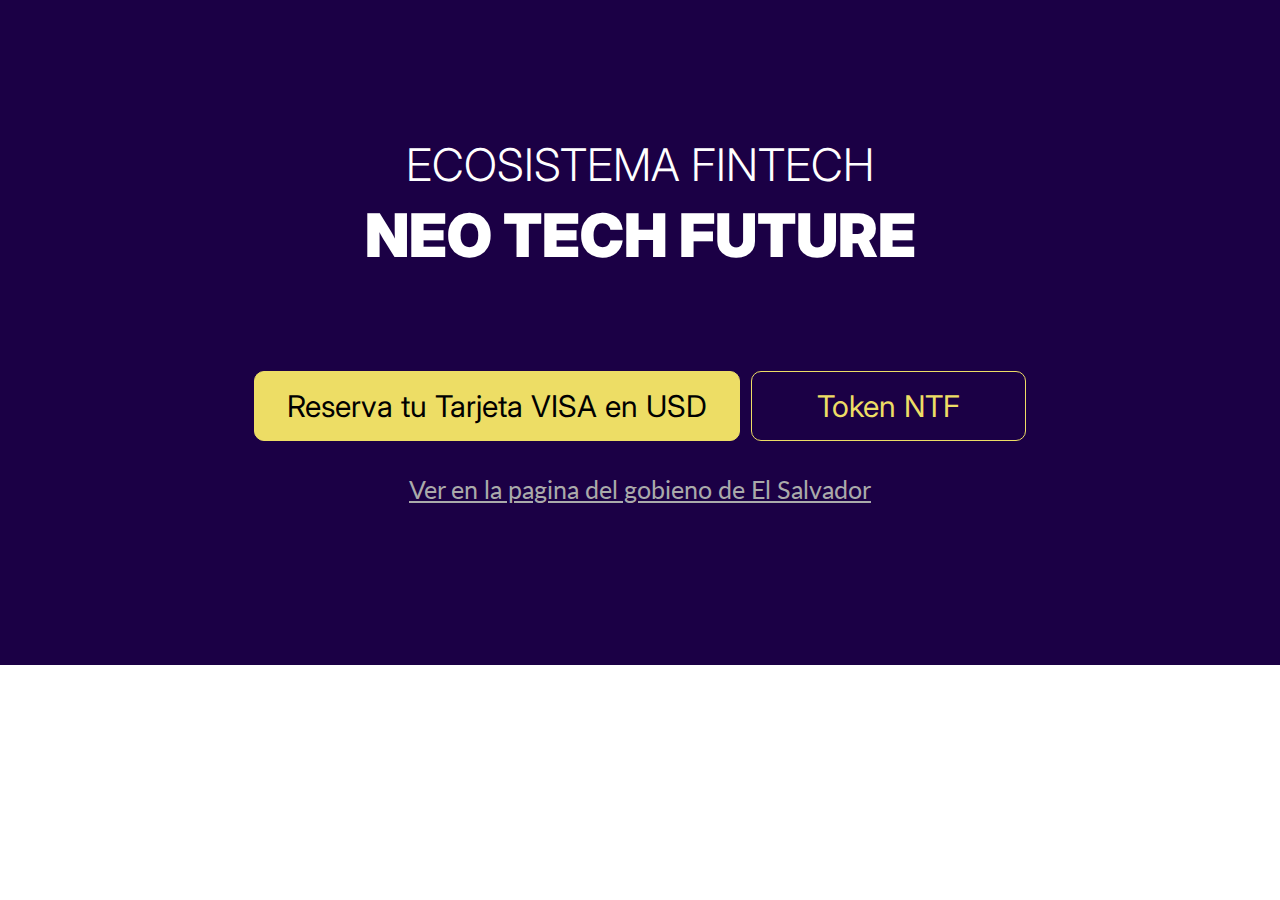
==== asd.html @ 22686eb9 "asdasd" ====
<!DOCTYPE html>
<html lang="en">

<head>
  <meta charset="UTF-8" />
  <meta http-equiv="X-UA-Compatible" content="IE=edge" />
  <meta name="viewport" content="width=device-width, initial-scale=1.0" />
  <link rel="preconnect" href="https://fonts.googleapis.com" />
  <link rel="preconnect" href="https://fonts.gstatic.com" crossorigin />
  <link href="https://fonts.googleapis.com/css2?family=Inter:wght@300;400;500;600;700;800;900&family=Lato&display=swap"
    rel="stylesheet" />
  <link rel="stylesheet" href="css/main.css" />
  <title>Home</title>
</head>

<body>
  <!-- info start
    =========================================== -->
  <section class="info">
    <div class="auto__container">
      <div class="info__inner">
        <h2>
          ECOSISTEMA FINTECH
          <br>
          <strong>
            NEO TECH FUTURE
          </strong>
        </h2>
        <div class="button__row">
          <a href="#" class="button primary">
            Reserva tu Tarjeta VISA en USD
          </a>
          <a href="#" class="button secondary">
            Token NTF
          </a>
        </div>
        <a href="#">
          Ver en la pagina del gobieno de El Salvador
        </a>
      </div>
    </div>
  </section>
  <!-- info end
    =========================================== -->
  <!-- footer start
    =========================================== -->
  <footer class="footer" style="display: none;">
    <div class="auto__container">
      <div class="footer__inner">
        <a href="#" class="footer__inner-logo">
          <img src="./images/logo.png" alt="">
        </a>
        <div class="footer__inner-social">
          <a href="#" class="footerSocial">
            <img src="./images/social/telegram.png" alt="">
          </a>
          <a href="#" class="footerSocial">
            <img src="./images/social/twitter.png" alt="">
          </a>
          <a href="#" class="footerSocial">
            <img src="./images/social/tikTok.png" alt="">
          </a>
          <a href="#" class="footerSocial">
            <img src="./images/social/linkedIn.png" alt="">
          </a>
          <a href="#" class="footerSocial">
            <img src="./images/social/facebook.png" alt="">
          </a>
          <a href="#" class="footerSocial">
            <img src="./images/social/youTube.png" alt="">
          </a>
        </div>
        <div class="footer__inner-links">
          <div class="footerLinks">
            <h6>
              Compañía
            </h6>
            <a href="#">
              Invierte en la marca
            </a>
            <a href="#">
              Acerca del Token NTF
            </a>
            <a href="#">
              Términos y Condiciones de Uso
            </a>
            <a href="#">
              Persona Jurídica
            </a>
            <a href="#">
              Licencia Bancaria
            </a>
          </div>
          <div class="footerLinks">
            <h6>
              Redes Sociales
            </h6>
            <a href="#">
              Twitter
            </a>
            <a href="#">
              Instagram
            </a>
            <a href="#">
              TikTok
            </a>
            <a href="#">
              LinkedIn
            </a>
          </div>
          <div class="footerLinks">
            <h6>
              Correos Electronico
            </h6>
            <a href="#">
              Info@NeoTechFuture.com
            </a>
            <a href="#">
              Empresas@NeoTechFuture.com
            </a>
            <a href="#">
              Legal@NeoTechFuture.com
            </a>
            <a href="#">
              Token@NeoTechFuture.com
            </a>
          </div>
          <div class="footerLinks">
            <h6>
              Descarga nuestra App
            </h6>
            <a href="#">
              Proximamente
            </a>
          </div>
        </div>
        <a href="#" class="footerLogo">
          <img src="./images/footerLogo.png" alt="">
        </a>
        <div class="footer__inner-copy">
          <p>
            Entidad constituida bajo las leyes de El Salvador. Cualquier duda o reclamo favor de comunicarse con la
            Superintendencia del Sistema Financiero a WWW.SSF.GOB.SV
            <br>
            <br>
            Toda la información y contenidos que se muestran en las páginas web y redes sociales controladas por NEO
            TECH FUTURE, SOCIEDAD ANÓNIMA DE CAPITAL VARIABLE (en adelante, “LA EMPRESA”) se difunden con carácter
            informativo y orientativo. Bajo ninguna interpretación o concepto debe considerarse como un consejo o
            recomendación de inversión. Los activos digitales pueden tener un precio altamente volátil. En ningún caso
            LA EMPRESA realiza ningún tipo de manifestación o garantía respecto de la posibilidad o conveniencia de
            utilizarlos como inversión.
          </p>
        </div>
      </div>
    </div>
  </footer>
  <!-- footer end
    =========================================== -->
  </main>

  <!-- Sprites
    =========================================== -->
  <!-- <svg>
      <use xlink:href="#voice"></use>
    </svg> -->
  <svg style="display: none">
    <symbol id="voice" viewBox="0 0 27 25">
      <g>
        <path fill-rule="evenodd" clip-rule="evenodd"
          d="M13.2389 0.42627C13.5054 0.42627 13.761 0.532135 13.9495 0.720575C14.1379 0.909016 14.2438 1.1646 14.2438 1.43109V23.5372C14.2438 23.8037 14.1379 24.0592 13.9495 24.2477C13.761 24.4361 13.5054 24.542 13.2389 24.542C12.9725 24.542 12.7169 24.4361 12.5284 24.2477C12.34 24.0592 12.2341 23.8037 12.2341 23.5372V1.43109C12.2341 1.1646 12.34 0.909016 12.5284 0.720575C12.7169 0.532135 12.9725 0.42627 13.2389 0.42627ZM9.21966 4.44555C9.48616 4.44555 9.74174 4.55142 9.93018 4.73986C10.1186 4.9283 10.2245 5.18388 10.2245 5.45038V19.5179C10.2245 19.7844 10.1186 20.04 9.93018 20.2284C9.74174 20.4168 9.48616 20.5227 9.21966 20.5227C8.95317 20.5227 8.69759 20.4168 8.50915 20.2284C8.3207 20.04 8.21484 19.7844 8.21484 19.5179V5.45038C8.21484 5.18388 8.3207 4.9283 8.50915 4.73986C8.69759 4.55142 8.95317 4.44555 9.21966 4.44555ZM17.2582 4.44555C17.5247 4.44555 17.7803 4.55142 17.9687 4.73986C18.1572 4.9283 18.2631 5.18388 18.2631 5.45038V19.5179C18.2631 19.7844 18.1572 20.04 17.9687 20.2284C17.7803 20.4168 17.5247 20.5227 17.2582 20.5227C16.9917 20.5227 16.7362 20.4168 16.5477 20.2284C16.3593 20.04 16.2534 19.7844 16.2534 19.5179V5.45038C16.2534 5.18388 16.3593 4.9283 16.5477 4.73986C16.7362 4.55142 16.9917 4.44555 17.2582 4.44555ZM5.20038 7.46002C5.46687 7.46002 5.72245 7.56588 5.91089 7.75432C6.09933 7.94276 6.2052 8.19834 6.2052 8.46484V16.5034C6.2052 16.7699 6.09933 17.0255 5.91089 17.2139C5.72245 17.4024 5.46687 17.5082 5.20038 17.5082C4.93388 17.5082 4.6783 17.4024 4.48986 17.2139C4.30142 17.0255 4.19555 16.7699 4.19555 16.5034V8.46484C4.19555 8.19834 4.30142 7.94276 4.48986 7.75432C4.6783 7.56588 4.93388 7.46002 5.20038 7.46002ZM21.2775 7.46002C21.544 7.46002 21.7996 7.56588 21.988 7.75432C22.1765 7.94276 22.2823 8.19834 22.2823 8.46484V16.5034C22.2823 16.7699 22.1765 17.0255 21.988 17.2139C21.7996 17.4024 21.544 17.5082 21.2775 17.5082C21.011 17.5082 20.7554 17.4024 20.567 17.2139C20.3786 17.0255 20.2727 16.7699 20.2727 16.5034V8.46484C20.2727 8.19834 20.3786 7.94276 20.567 7.75432C20.7554 7.56588 21.011 7.46002 21.2775 7.46002ZM1.18109 9.46966C1.44759 9.46966 1.70317 9.57553 1.89161 9.76397C2.08005 9.95241 2.18591 10.208 2.18591 10.4745V14.4938C2.18591 14.7603 2.08005 15.0158 1.89161 15.2043C1.70317 15.3927 1.44759 15.4986 1.18109 15.4986C0.914596 15.4986 0.659016 15.3927 0.470575 15.2043C0.282135 15.0158 0.17627 14.7603 0.17627 14.4938V10.4745C0.17627 10.208 0.282135 9.95241 0.470575 9.76397C0.659016 9.57553 0.914596 9.46966 1.18109 9.46966ZM25.2968 9.46966C25.5633 9.46966 25.8189 9.57553 26.0073 9.76397C26.1958 9.95241 26.3016 10.208 26.3016 10.4745V14.4938C26.3016 14.7603 26.1958 15.0158 26.0073 15.2043C25.8189 15.3927 25.5633 15.4986 25.2968 15.4986C25.0303 15.4986 24.7747 15.3927 24.5863 15.2043C24.3978 15.0158 24.292 14.7603 24.292 14.4938V10.4745C24.292 10.208 24.3978 9.95241 24.5863 9.76397C24.7747 9.57553 25.0303 9.46966 25.2968 9.46966Z" />
      </g>
    </symbol>
  </svg>
  <!-- js
    =========================================== -->
  <script src="./js/main.js"></script>
</body>

</html>
---- css/main.css ----
html, body {
  scroll-behavior: smooth;
}

*,
*::before,
*::after {
  margin: 0;
  padding: 0;
  border: none;
  outline: none;
  -webkit-box-sizing: border-box;
          box-sizing: border-box;
}

button {
  outline: none;
}

button:focus {
  outline: none;
}

input::-webkit-outer-spin-button,
input::-webkit-inner-spin-button {
  -webkit-appearance: none;
  margin: 0;
}

/* width */
::-webkit-scrollbar {
  width: 8px;
}

/* Track */
::-webkit-scrollbar-track {
  background: #fff;
}

/* Handle */
::-webkit-scrollbar-thumb {
  background: rgba(0, 0, 0, 0.2);
  border-radius: 10px;
}

/* Handle on hover */
::-webkit-scrollbar-thumb:hover {
  background: rgba(0, 0, 0, 0.3);
}

/*** 
====================================================================
Global Settings
====================================================================
   ***/
body {
  font-family: "Inter", sans-serif;
  font-size: 21px;
  color: #000;
  line-height: 27px;
  font-weight: 400;
  background: #fff;
}

a {
  text-decoration: none;
  opacity: 1;
  color: #fff;
  -webkit-transition: 0.3s ease;
  transition: 0.3s ease;
  cursor: pointer;
}
a:hover {
  opacity: 0.88;
}

ul li {
  list-style: none;
}

.auto__container {
  position: relative;
  max-width: 1260px;
  margin: 0 auto;
  padding: 0 40px;
}

h1 {
  font-weight: 500;
  font-size: 45px;
  line-height: 70px;
}
h1 strong {
  font-weight: 700;
  font-size: 50px;
}

h2 {
  font-weight: 300;
  font-size: 45px;
  line-height: 70px;
}
h2 strong {
  font-weight: 900;
  font-size: 60px;
}

h3 {
  font-weight: 500;
  font-size: 48px;
  line-height: 57px;
}
h3.sm {
  font-size: 45px;
}

h4 {
  font-weight: 300;
  font-size: 35px;
  line-height: 35px;
}

main {
  overflow: hidden;
  margin-top: 88px;
}

.button {
  display: -webkit-box;
  display: -ms-flexbox;
  display: flex;
  -webkit-box-pack: center;
      -ms-flex-pack: center;
          justify-content: center;
  -webkit-box-align: center;
      -ms-flex-align: center;
          align-items: center;
  border-radius: 10px;
  font-size: 15px;
  line-height: 18px;
  font-weight: 400;
}
.button.primary {
  padding: 9px 25px;
  background-color: #ECECEC;
  color: #333;
  border: 1px solid #ECECEC;
}
.button.secondary {
  padding: 9px 28px;
  background-color: transparent;
  color: #fff;
  border: 1px solid #fff;
}

.header {
  position: absolute;
  top: 0;
  left: 0;
  width: 100%;
  z-index: 10;
  background-color: #333;
}
.header .auto__container {
  max-width: 1140px;
}
.header.sticky {
  position: fixed;
  top: 0;
  left: 0;
  width: 100%;
  -webkit-animation-name: sticky;
          animation-name: sticky;
  -webkit-animation-duration: 0.4s;
          animation-duration: 0.4s;
}
.header__inner {
  padding: 2px 0;
  display: -webkit-box;
  display: -ms-flexbox;
  display: flex;
  -webkit-box-pack: justify;
      -ms-flex-pack: justify;
          justify-content: space-between;
  -webkit-box-align: center;
      -ms-flex-align: center;
          align-items: center;
}
.header__inner-logo {
  display: -webkit-box;
  display: -ms-flexbox;
  display: flex;
  -webkit-box-pack: center;
      -ms-flex-pack: center;
          justify-content: center;
  -webkit-box-align: center;
      -ms-flex-align: center;
          align-items: center;
  width: 100px;
}
.header__inner-logo img {
  width: 100%;
}
.header__inner-buttons {
  display: -webkit-box;
  display: -ms-flexbox;
  display: flex;
  -webkit-box-align: center;
      -ms-flex-align: center;
          align-items: center;
}
.header__inner-buttons .button {
  margin-right: 16px;
}
.header__inner-buttons .button:last-of-type {
  margin-right: 36px;
}

@-webkit-keyframes sticky {
  0% {
    top: -60px;
    opacity: 0;
  }
  100% {
    top: 0;
    opacity: 1;
  }
}

@keyframes sticky {
  0% {
    top: -60px;
    opacity: 0;
  }
  100% {
    top: 0;
    opacity: 1;
  }
}
.nav {
  position: fixed;
  top: 88px;
  left: 0;
  width: 100%;
  height: calc(100% - 88px);
  z-index: 9;
  background: rgba(0, 0, 0, 0.2);
  -webkit-transform: translateX(100%);
          transform: translateX(100%);
  -webkit-transition: all 0.2s ease-in-out 0s;
  transition: all 0.2s ease-in-out 0s;
  -moz-transition: all 0.2s ease-in-out 0s;
}
.nav.active {
  transform: translate(0, 0);
  -moz-ransform: translate(0, 0);
  -o-transform: translate(0, 0);
  -ms-transform: translate(0, 0);
  -webkit-transform: translate(0, 0);
}
.nav__inner {
  display: -webkit-box;
  display: -ms-flexbox;
  display: flex;
  -webkit-box-orient: vertical;
  -webkit-box-direction: normal;
      -ms-flex-direction: column;
          flex-direction: column;
  position: absolute;
  -webkit-box-pack: unset;
      -ms-flex-pack: unset;
          justify-content: unset;
  -webkit-box-align: center;
      -ms-flex-align: center;
          align-items: center;
  -webkit-box-sizing: border-box;
          box-sizing: border-box;
  top: 0;
  right: 0;
  width: 320px;
  z-index: 1;
  padding: 50px 20px 20px 20px;
  height: 100%;
  overflow-y: auto;
  background: #333;
}
.nav__inner li {
  display: -webkit-box;
  display: -ms-flexbox;
  display: flex;
  -webkit-box-pack: center;
      -ms-flex-pack: center;
          justify-content: center;
  -webkit-box-align: center;
      -ms-flex-align: center;
          align-items: center;
  margin-bottom: 5px;
}
.nav__inner li a {
  padding: 10px 15px;
}

.burger {
  display: block;
  cursor: pointer;
  -webkit-transition: all 0.2s ease-in-out 0s;
  transition: all 0.2s ease-in-out 0s;
  -moz-transition: all 0.2s ease-in-out 0s;
  position: relative;
  width: 22px;
  height: 22px;
}
.burger:hover {
  opacity: 0.8;
}
.burger::before {
  top: 20%;
  width: 100%;
  height: 2px;
  background-color: #fff;
  -webkit-transition: all 0.3s ease;
  transition: all 0.3s ease;
  content: "";
  position: absolute;
  left: 50%;
  transform: translateX(-50%);
  -moz-ransform: translateX(-50%);
  -o-transform: translateX(-50%);
  -ms-transform: translateX(-50%);
  -webkit-transform: translateX(-50%);
}
.burger span {
  top: 50%;
  width: 100%;
  height: 2px;
  background-color: #fff;
  -webkit-transition: all 0.3s ease;
  transition: all 0.3s ease;
  position: absolute;
  left: 50%;
  transform: translate(-50%, -50%);
  -moz-ransform: translate(-50%, -50%);
  -o-transform: translate(-50%, -50%);
  -ms-transform: translate(-50%, -50%);
  -webkit-transform: translate(-50%, -50%);
  -webkit-transition: all 0.2s ease-in-out 0s;
  transition: all 0.2s ease-in-out 0s;
  -moz-transition: all 0.2s ease-in-out 0s;
}
.burger::after {
  bottom: 20%;
  width: 100%;
  height: 2px;
  background-color: #fff;
  -webkit-transition: all 0.3s ease;
  transition: all 0.3s ease;
  content: "";
  position: absolute;
  left: 50%;
  transform: translateX(-50%);
  -moz-ransform: translateX(-50%);
  -o-transform: translateX(-50%);
  -ms-transform: translateX(-50%);
  -webkit-transform: translateX(-50%);
}
.burger.active::before {
  top: 50%;
  -webkit-transform: translate(-50%, -50%) rotate(45deg);
  transform: translate(-50%, -50%) rotate(45deg);
}
.burger.active span {
  opacity: 0;
}
.burger.active::after {
  bottom: 50%;
  -webkit-transform: translate(-50%, 50%) rotate(-45deg);
  transform: translate(-50%, 50%) rotate(-45deg);
}

body.active {
  overflow: hidden;
}

h6 {
  font-size: 15px;
  line-height: 18px;
  font-weight: 500;
}

.footer {
  background: #EBF1F5;
}
.footer__inner {
  padding: 26px 0 18px;
}
.footer__inner-logo {
  width: 241px;
  display: -webkit-box;
  display: -ms-flexbox;
  display: flex;
  -webkit-box-align: center;
      -ms-flex-align: center;
          align-items: center;
  -webkit-box-pack: center;
      -ms-flex-pack: center;
          justify-content: center;
  margin: 0 auto 20px;
}
.footer__inner-logo img {
  width: 100%;
}
.footer__inner-social {
  display: -webkit-box;
  display: -ms-flexbox;
  display: flex;
  -webkit-box-pack: center;
      -ms-flex-pack: center;
          justify-content: center;
  margin-bottom: 36px;
}
.footer__inner-links {
  display: -webkit-box;
  display: -ms-flexbox;
  display: flex;
  -webkit-box-pack: justify;
      -ms-flex-pack: justify;
          justify-content: space-between;
  max-width: 940px;
  margin: 0 auto 20px;
}
.footerSocial {
  width: 48px;
  height: 48px;
  margin-right: 52px;
}
.footerSocial:last-child {
  margin-right: 0;
}
.footerSocial img {
  width: 100%;
  height: 100%;
  -o-object-fit: contain;
     object-fit: contain;
}
.footerLinks {
  width: calc(33.3% - 10px);
  text-align: center;
}
.footerLinks:nth-child(2) {
  display: none;
}
.footerLinks h6 {
  margin-bottom: 16px;
}
.footerLinks a {
  font-size: 12px;
  line-height: 20px;
  color: #333;
  display: block;
}
.footerLogo {
  width: 200px;
  display: -webkit-box;
  display: -ms-flexbox;
  display: flex;
  -webkit-box-align: center;
      -ms-flex-align: center;
          align-items: center;
  -webkit-box-pack: center;
      -ms-flex-pack: center;
          justify-content: center;
  margin: 0 auto 10px;
}
.footerLogo img {
  width: 100%;
}
.footer p {
  font-size: 13px;
  line-height: 16px;
  text-align: center;
  color: #333;
}

.info {
  background-color: #1B0045;
}
.info__inner {
  padding: 130px 0 160px;
}
.info__inner h2 {
  margin-bottom: 95px;
  color: #fff;
  text-align: center;
}
.info__inner .button {
  border: 1px solid #EDDD65;
  border-radius: 10px;
  font-size: 30px;
  line-height: 30px;
}
.info__inner .button.primary {
  background-color: #EDDD65;
  margin-right: 11px;
  color: #000;
  padding: 19px 32px;
}
.info__inner .button.secondary {
  background-color: transparent;
  color: #EDDD65;
  padding: 19px 65px;
}
.info__inner .button__row {
  display: -webkit-box;
  display: -ms-flexbox;
  display: flex;
  -webkit-box-pack: center;
      -ms-flex-pack: center;
          justify-content: center;
  margin-bottom: 32px;
}
.info__inner > a {
  color: #AAAAAA;
  text-decoration: underline;
  font-size: 25px;
  line-height: 32px;
  display: block;
  text-align: center;
  font-family: "Lato", sans-serif;
}

.hero {
  background: #1B0045;
  padding: 40px 0;
}
.hero__inner {
  display: -webkit-box;
  display: -ms-flexbox;
  display: flex;
  -webkit-box-pack: justify;
      -ms-flex-pack: justify;
          justify-content: space-between;
  -webkit-box-align: center;
      -ms-flex-align: center;
          align-items: center;
  color: #fff;
}
.hero__inner-content {
  width: calc(50% - 25px);
}
.hero__inner-content > p {
  color: #AAAAAA;
  margin-bottom: 40px;
}
.hero__inner-content-link {
  font-family: "Lato", sans-serif;
  font-size: 16px;
  line-height: 19px;
  width: 100%;
  text-align: center;
  text-decoration: underline;
  color: #AAAAAA;
}
.hero__inner-image {
  width: calc(50% - 25px);
  display: -webkit-box;
  display: -ms-flexbox;
  display: flex;
  -webkit-box-pack: center;
      -ms-flex-pack: center;
          justify-content: center;
  -webkit-box-align: center;
      -ms-flex-align: center;
          align-items: center;
}
.hero__inner-image img {
  width: 100%;
}
.hero__inner h1 {
  color: #fff;
  margin-bottom: 20px;
}
.hero__inner h4 {
  margin-bottom: 40px;
}
.hero__inner .button {
  margin: 0 11px 13px 0;
}
.hero__inner .button.primary {
  background-color: #EDDD65;
  border-color: #EDDD65;
  color: #000;
  width: calc(68% - 11px);
}
.hero__inner .button.secondary {
  border-color: #EDDD65;
  color: #EDDD65;
  width: 32%;
  margin-right: 0;
}
.hero__inner .button__row {
  display: -webkit-box;
  display: -ms-flexbox;
  display: flex;
  -webkit-box-align: center;
      -ms-flex-align: center;
          align-items: center;
  -webkit-box-pack: center;
      -ms-flex-pack: center;
          justify-content: center;
  -ms-flex-wrap: wrap;
      flex-wrap: wrap;
  max-width: 430px;
}

.intro {
  display: -webkit-box;
  display: -ms-flexbox;
  display: flex;
  color: #212529;
  text-align: center;
}
.intro.second .intro__dark {
  padding-bottom: 25px;
}
.intro.second .intro__dark .intro__image {
  max-width: 310px;
  width: 70%;
}
.intro.second .intro__light {
  padding-bottom: 0;
}
.intro.second .intro__light .intro__image {
  max-width: 320px;
  width: 70%;
}
.intro__dark {
  width: 50%;
  background-color: #B995F1;
  padding: 90px 30px 0;
}
.intro__dark-inner {
  max-width: 500px;
  margin: 0 auto;
  display: -webkit-box;
  display: -ms-flexbox;
  display: flex;
  -webkit-box-orient: vertical;
  -webkit-box-direction: normal;
      -ms-flex-direction: column;
          flex-direction: column;
  -webkit-box-align: center;
      -ms-flex-align: center;
          align-items: center;
  -webkit-box-pack: justify;
      -ms-flex-pack: justify;
          justify-content: space-between;
  height: 100%;
}
.intro__light {
  width: 50%;
  background-color: #EDDD65;
  padding: 90px 30px 25px;
}
.intro__light-inner {
  max-width: 500px;
  margin: 0 auto;
  display: -webkit-box;
  display: -ms-flexbox;
  display: flex;
  -webkit-box-orient: vertical;
  -webkit-box-direction: normal;
      -ms-flex-direction: column;
          flex-direction: column;
  -webkit-box-align: center;
      -ms-flex-align: center;
          align-items: center;
  -webkit-box-pack: justify;
      -ms-flex-pack: justify;
          justify-content: space-between;
  height: 100%;
}
.intro__light .intro__image {
  max-width: 394px;
}
.intro__image {
  display: -webkit-box;
  display: -ms-flexbox;
  display: flex;
  -webkit-box-pack: center;
      -ms-flex-pack: center;
          justify-content: center;
  -webkit-box-align: end;
      -ms-flex-align: end;
          align-items: flex-end;
  max-width: 350px;
  width: 80%;
}
.intro__image img {
  width: 100%;
}
.intro h3 {
  margin-bottom: 40px;
}
.intro p {
  margin-bottom: 25px;
}

@media (max-width: 1024px) {
  ::-webkit-scrollbar {
    display: none;
  }
}
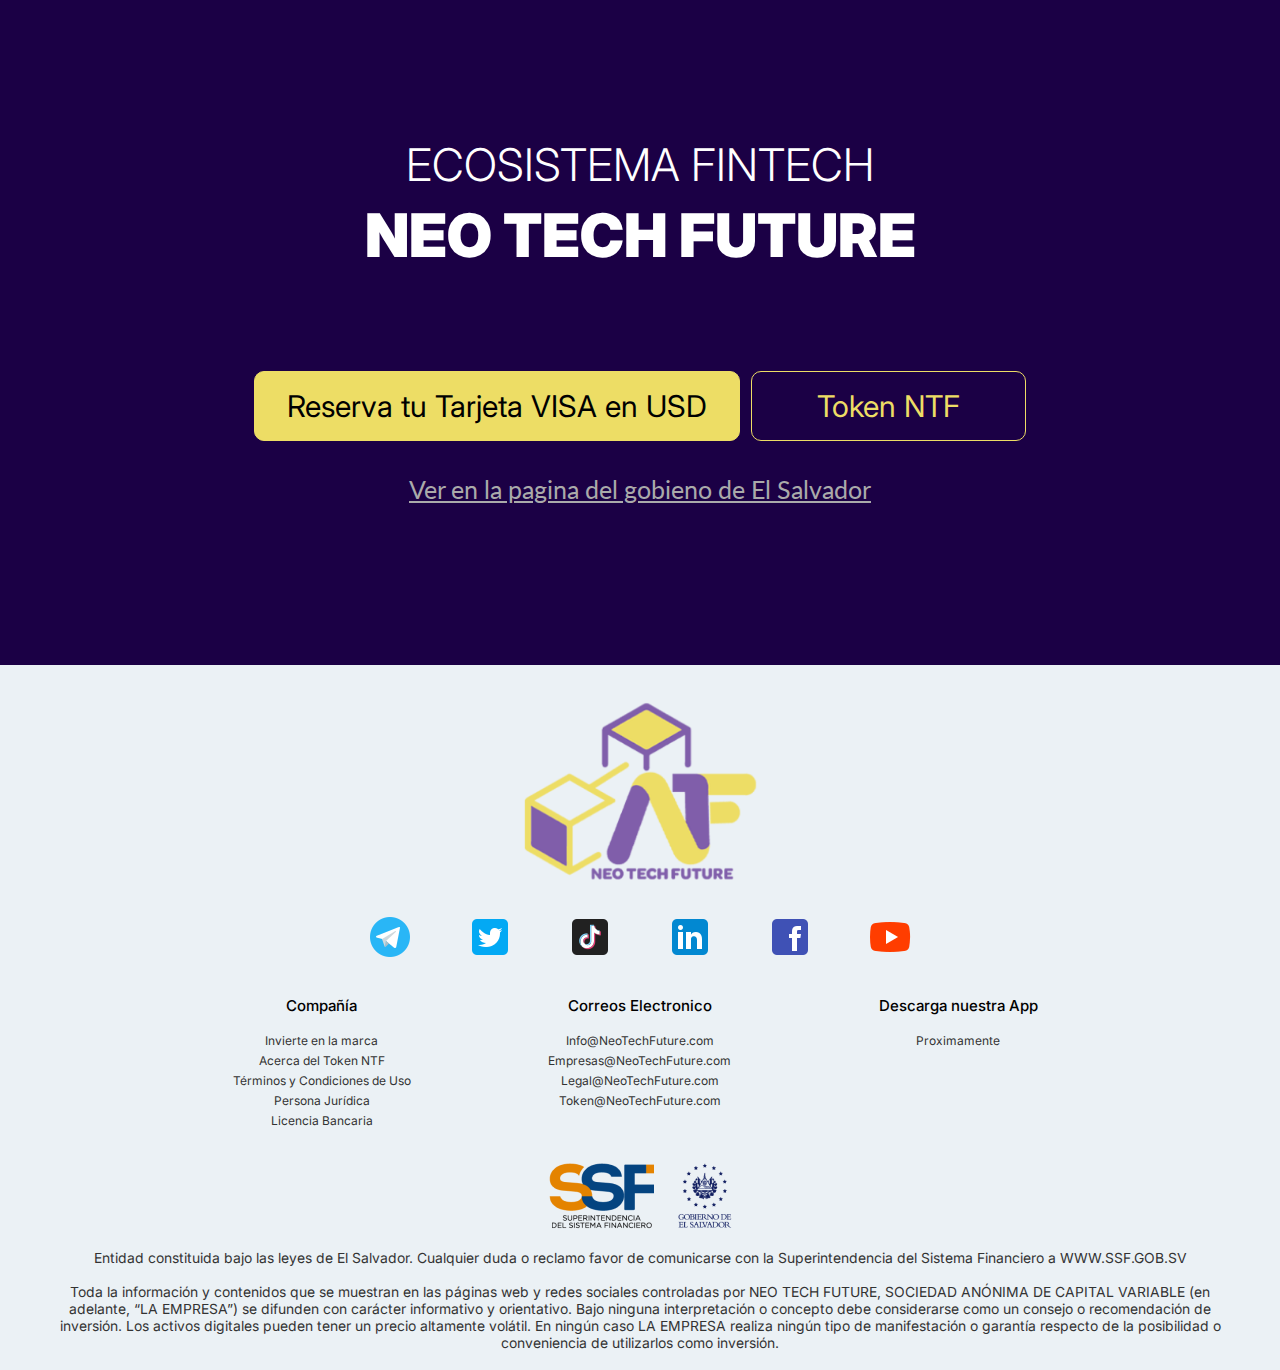
==== commit d5e187f8: "asd" ====
--- a/asd.html
+++ b/asd.html
@@ -44,7 +44,7 @@
     =========================================== -->
   <!-- footer start
     =========================================== -->
-  <footer class="footer" style="display: none;">
+  <footer class="footer">
     <div class="auto__container">
       <div class="footer__inner">
         <a href="#" class="footer__inner-logo">
@@ -143,12 +143,14 @@
             Superintendencia del Sistema Financiero a WWW.SSF.GOB.SV
             <br>
             <br>
+          <span>
             Toda la información y contenidos que se muestran en las páginas web y redes sociales controladas por NEO
             TECH FUTURE, SOCIEDAD ANÓNIMA DE CAPITAL VARIABLE (en adelante, “LA EMPRESA”) se difunden con carácter
             informativo y orientativo. Bajo ninguna interpretación o concepto debe considerarse como un consejo o
             recomendación de inversión. Los activos digitales pueden tener un precio altamente volátil. En ningún caso
             LA EMPRESA realiza ningún tipo de manifestación o garantía respecto de la posibilidad o conveniencia de
             utilizarlos como inversión.
+          </span>
           </p>
         </div>
       </div>
--- a/css/main.css
+++ b/css/main.css
@@ -284,6 +284,9 @@
   overflow-y: auto;
   background: #333;
 }
+.nav__inner .header__inner-buttons {
+  display: none;
+}
 .nav__inner li {
   display: -webkit-box;
   display: -ms-flexbox;
@@ -308,15 +311,15 @@
   -moz-transition: all 0.2s ease-in-out 0s;
   position: relative;
   width: 22px;
-  height: 22px;
+  height: 24px;
 }
 .burger:hover {
   opacity: 0.8;
 }
 .burger::before {
-  top: 20%;
+  top: 10%;
   width: 100%;
-  height: 2px;
+  height: 2.5px;
   background-color: #fff;
   -webkit-transition: all 0.3s ease;
   transition: all 0.3s ease;
@@ -332,7 +335,7 @@
 .burger span {
   top: 50%;
   width: 100%;
-  height: 2px;
+  height: 2.5px;
   background-color: #fff;
   -webkit-transition: all 0.3s ease;
   transition: all 0.3s ease;
@@ -348,9 +351,9 @@
   -moz-transition: all 0.2s ease-in-out 0s;
 }
 .burger::after {
-  bottom: 20%;
+  bottom: 10%;
   width: 100%;
-  height: 2px;
+  height: 2.5px;
   background-color: #fff;
   -webkit-transition: all 0.3s ease;
   transition: all 0.3s ease;
@@ -475,10 +478,13 @@
   width: 100%;
 }
 .footer p {
-  font-size: 13px;
-  line-height: 16px;
+  font-size: 13.92px;
+  line-height: 17px;
   text-align: center;
   color: #333;
+}
+.footer .auto__container {
+  max-width: 1340px;
 }
 
 .info {
@@ -530,7 +536,7 @@
 
 .hero {
   background: #1B0045;
-  padding: 40px 0;
+  padding: 100px 0;
 }
 .hero__inner {
   display: -webkit-box;
@@ -543,6 +549,7 @@
       -ms-flex-align: center;
           align-items: center;
   color: #fff;
+  position: relative;
 }
 .hero__inner-content {
   width: calc(50% - 25px);
@@ -555,12 +562,23 @@
   font-family: "Lato", sans-serif;
   font-size: 16px;
   line-height: 19px;
+  text-align: center;
+  color: #AAAAAA;
+  position: relative;
+}
+.hero__inner-content-link::before {
+  position: absolute;
+  content: "";
+  top: 100%;
+  left: 0;
   width: 100%;
-  text-align: center;
-  text-decoration: underline;
-  color: #AAAAAA;
+  height: 1px;
+  background-color: #AAAAAA;
 }
 .hero__inner-image {
+  position: absolute;
+  top: 50%;
+  right: 0;
   width: calc(50% - 25px);
   display: -webkit-box;
   display: -ms-flexbox;
@@ -571,6 +589,8 @@
   -webkit-box-align: center;
       -ms-flex-align: center;
           align-items: center;
+  -webkit-transform: translateY(-50%);
+          transform: translateY(-50%);
 }
 .hero__inner-image img {
   width: 100%;
@@ -622,16 +642,26 @@
 .intro.second .intro__dark {
   padding-bottom: 25px;
 }
+.intro.second .intro__dark-inner {
+  -webkit-box-pack: unset;
+      -ms-flex-pack: unset;
+          justify-content: unset;
+}
 .intro.second .intro__dark .intro__image {
   max-width: 310px;
-  width: 70%;
+  width: 60%;
 }
 .intro.second .intro__light {
   padding-bottom: 0;
 }
+.intro.second .intro__light-inner {
+  -webkit-box-pack: justify;
+      -ms-flex-pack: justify;
+          justify-content: space-between;
+}
 .intro.second .intro__light .intro__image {
   max-width: 320px;
-  width: 70%;
+  width: 65%;
 }
 .intro__dark {
   width: 50%;
@@ -674,9 +704,6 @@
   -webkit-box-align: center;
       -ms-flex-align: center;
           align-items: center;
-  -webkit-box-pack: justify;
-      -ms-flex-pack: justify;
-          justify-content: space-between;
   height: 100%;
 }
 .intro__light .intro__image {
@@ -704,9 +731,989 @@
 .intro p {
   margin-bottom: 25px;
 }
-
+.intro p.qr {
+  display: none;
+}
+
+@media (max-width: 1180px) {
+  .auto__container {
+    padding: 0 30px;
+  }
+
+  h1 {
+    font-size: 40px;
+    line-height: 65px;
+  }
+  h1 strong {
+    font-size: 45px;
+  }
+
+  h2 {
+    font-size: 40px;
+    line-height: 65px;
+  }
+  h2 strong {
+    font-size: 55px;
+  }
+
+  h3 {
+    font-size: 43px;
+    line-height: 53px;
+  }
+  h3.sm {
+    font-size: 40px;
+  }
+
+  h4 {
+    font-size: 30px;
+    line-height: 30px;
+  }
+
+  .hero {
+    padding: 8% 0;
+  }
+}
 @media (max-width: 1024px) {
   ::-webkit-scrollbar {
     display: none;
   }
+
+  h1 {
+    font-size: 35px;
+    line-height: 50px;
+  }
+  h1 strong {
+    font-size: 40px;
+  }
+
+  h2 {
+    font-size: 35px;
+    line-height: 60px;
+  }
+  h2 strong {
+    font-size: 50px;
+  }
+
+  h3 {
+    font-size: 38px;
+    line-height: 45px;
+  }
+  h3.sm {
+    font-size: 35px;
+  }
+
+  h4 {
+    font-size: 25px;
+    line-height: 25px;
+  }
+
+  p {
+    font-size: 18px;
+    line-height: 23px;
+  }
+
+  .hero {
+    padding: 10% 0;
+  }
+  .hero__inner-content {
+    width: calc(55% - 12px);
+  }
+  .hero__inner-content-link {
+    font-size: 14px;
+    line-height: 16px;
+  }
+  .hero__inner-image {
+    width: calc(45% - 12px);
+  }
+  .hero__inner-image img {
+    width: 116%;
+  }
+  .hero__inner .button__row {
+    max-width: 370px;
+  }
+  .hero__inner h1 {
+    margin-bottom: 15px;
+  }
+  .hero__inner h4 {
+    margin-bottom: 25px;
+  }
+  .hero__inner p {
+    margin-bottom: 25px;
+  }
+  .hero__inner .button {
+    font-size: 13px;
+    line-height: 15px;
+    margin-bottom: 10px;
+  }
+  .hero__inner .button.primary {
+    padding: 9px 18px;
+  }
+  .hero__inner .button.secondary {
+    padding: 9px 22px;
+  }
+
+  .header__inner-buttons .button {
+    margin-right: 10px;
+    font-size: 13px;
+    line-height: 15px;
+  }
+  .header__inner-buttons .button.primary {
+    padding: 9px 20px;
+  }
+  .header__inner-buttons .button.secondary {
+    padding: 9px 22px;
+  }
+  .header__inner-buttons .button:last-of-type {
+    margin-right: 20px;
+  }
+}
+@media (max-width: 930px) {
+  h1 {
+    font-size: 30px;
+    line-height: 43px;
+  }
+  h1 strong {
+    font-size: 35px;
+  }
+
+  h2 {
+    font-size: 30px;
+    line-height: 50px;
+  }
+  h2 strong {
+    font-size: 40px;
+  }
+
+  h3 {
+    font-size: 30px;
+    line-height: 40px;
+  }
+  h3.sm {
+    font-size: 28px;
+  }
+
+  h4 {
+    font-size: 22px;
+    line-height: 22px;
+  }
+
+  p {
+    font-size: 16px;
+    line-height: 20px;
+  }
+
+  .intro.second .intro__dark {
+    padding-bottom: 15px;
+  }
+  .intro__dark {
+    padding: 70px 30px 0;
+  }
+  .intro__light {
+    padding: 70px 30px 15px;
+  }
+  .intro h3 {
+    margin-bottom: 25px;
+  }
+  .intro p {
+    margin-bottom: 15px;
+  }
+}
+@media (max-width: 750px) {
+  h1 {
+    font-size: 25px;
+    line-height: 34px;
+  }
+  h1 strong {
+    font-size: 30px;
+  }
+
+  h2 {
+    font-size: 25px;
+    line-height: 40px;
+  }
+  h2 strong {
+    font-size: 30px;
+  }
+
+  h3 {
+    font-size: 25px;
+    line-height: 34px;
+  }
+  h3.sm {
+    font-size: 23px;
+  }
+
+  h4 {
+    font-size: 18px;
+    line-height: 18px;
+  }
+
+  p {
+    font-size: 14px;
+    line-height: 17px;
+  }
+
+  .hero__inner-content-link {
+    font-size: 12px;
+    line-height: 14px;
+  }
+  .hero__inner .button__row {
+    max-width: 295px;
+  }
+  .hero__inner h1 {
+    margin-bottom: 10px;
+  }
+  .hero__inner h4 {
+    margin-bottom: 15px;
+  }
+  .hero__inner p {
+    margin-bottom: 15px;
+  }
+  .hero__inner .button {
+    font-size: 11px;
+    line-height: 13px;
+  }
+  .hero__inner .button.primary {
+    padding: 7px 10px;
+  }
+  .hero__inner .button.secondary {
+    padding: 7px 14px;
+  }
+}
+@media (max-width: 650px) {
+  .auto__container {
+    padding: 0 20px;
+  }
+
+  main {
+    margin-top: 83.4px;
+  }
+
+  h1 {
+    font-size: 30px;
+    line-height: 40px;
+  }
+  h1 strong {
+    font-size: 38px;
+  }
+
+  h2 {
+    font-size: 25px;
+    line-height: 40px;
+  }
+  h2 strong {
+    font-size: 30px;
+  }
+
+  h3 {
+    font-size: 22px;
+    line-height: 28px;
+  }
+  h3.sm {
+    font-size: 20px;
+  }
+
+  h4 {
+    font-size: 30px;
+    line-height: 30px;
+  }
+
+  p {
+    font-size: 21px;
+    line-height: 27px;
+  }
+
+  .header__inner {
+    padding: 6px 0;
+  }
+  .header__inner-logo {
+    width: 85px;
+  }
+  .header__inner-buttons .button {
+    display: none;
+  }
+
+  .nav {
+    top: 83.4px;
+    height: calc(100% - 83.4px);
+  }
+  .nav__inner .header__inner-buttons {
+    display: -webkit-box;
+    display: -ms-flexbox;
+    display: flex;
+    margin-top: 20px;
+  }
+  .nav__inner .header__inner-buttons .button {
+    display: -webkit-inline-box;
+    display: -ms-inline-flexbox;
+    display: inline-flex;
+    font-size: 15px;
+    line-height: 17px;
+  }
+  .nav__inner .header__inner-buttons .button:last-of-type {
+    margin: 0;
+  }
+
+  .hero {
+    padding: 60px 0;
+  }
+  .hero__inner {
+    text-align: center;
+  }
+  .hero__inner-content {
+    width: 100%;
+  }
+  .hero__inner-content-link {
+    font-size: 20px;
+    line-height: 22px;
+    text-decoration: underline;
+  }
+  .hero__inner-content-link::before {
+    display: none;
+  }
+  .hero__inner-image {
+    width: 100%;
+    position: unset;
+    -webkit-transform: unset;
+            transform: unset;
+    max-width: 400px;
+    margin: 0 auto 20px;
+  }
+  .hero__inner-image img {
+    width: 100%;
+  }
+  .hero__inner h1 {
+    margin-bottom: 36px;
+  }
+  .hero__inner h4 {
+    margin-bottom: 30px;
+  }
+  .hero__inner p {
+    margin-bottom: 24px;
+  }
+  .hero__inner .button {
+    font-size: 15px;
+    line-height: 18px;
+    margin-bottom: 20px;
+  }
+  .hero__inner .button__row {
+    width: 100%;
+    max-width: 430px;
+    margin: 0 auto;
+  }
+  .hero__inner .button.primary {
+    padding: 17px 25px;
+  }
+  .hero__inner .button.secondary {
+    padding: 17px 25px;
+  }
+
+  .intro.second .intro__dark .intro__image {
+    margin-top: 20px;
+  }
+  .intro__dark {
+    padding: 45px 20px 0;
+  }
+  .intro__light {
+    padding: 45px 20px 15px;
+  }
+  .intro h3 {
+    margin-bottom: 15px;
+  }
+  .intro p {
+    font-size: 14px;
+    line-height: 17px;
+  }
+}
+@media (max-width: 540px) {
+  h3 {
+    font-size: 48px;
+    line-height: 57px;
+  }
+  h3.sm {
+    font-size: 45px;
+  }
+
+  .hero__inner-content-link {
+    max-width: 224px;
+  }
+  .hero__inner .button {
+    margin-bottom: 25px;
+  }
+  .hero__inner .button__row {
+    max-width: unset;
+    -webkit-box-orient: vertical;
+    -webkit-box-direction: normal;
+        -ms-flex-direction: column;
+            flex-direction: column;
+  }
+  .hero__inner .button.primary {
+    margin-bottom: 30px;
+    width: 100%;
+    max-width: 280px;
+  }
+  .hero__inner .button.secondary {
+    width: 100%;
+    max-width: 135px;
+  }
+
+  .intro {
+    -webkit-box-orient: vertical;
+    -webkit-box-direction: normal;
+        -ms-flex-direction: column;
+            flex-direction: column;
+  }
+  .intro.second .intro__dark {
+    background-color: #EDDD65;
+    padding: 45px 20px 15px;
+  }
+  .intro.second .intro__dark .intro__image {
+    max-width: 250px;
+    width: 100%;
+  }
+  .intro.second .intro__light {
+    background-color: #B995F1;
+  }
+  .intro.second .intro__light .intro__image {
+    max-width: 320px;
+    width: 100%;
+  }
+  .intro__dark {
+    width: 100%;
+    padding: 90px 20px 0;
+  }
+  .intro__light {
+    width: 100%;
+    padding: 45px 20px 15px;
+  }
+  .intro__light .intro__image {
+    max-width: unset;
+  }
+  .intro__image {
+    width: 100%;
+    max-width: unset;
+  }
+  .intro h3 {
+    margin-bottom: 45px;
+  }
+  .intro p {
+    margin-bottom: 15px;
+    font-size: 21px;
+    line-height: 27px;
+  }
+  .intro p.qr {
+    display: block;
+    font-size: 15px;
+    line-height: 27px;
+    margin-top: 10px;
+    max-width: unset;
+  }
+}
+@media (max-width: 440px) {
+  main {
+    margin-top: 68.8px;
+  }
+
+  .header__inner {
+    padding: 5px 0;
+  }
+  .header__inner-logo {
+    width: 70px;
+  }
+
+  .nav {
+    top: 68.8px;
+    height: calc(100% - 68.8px);
+  }
+
+  .intro.second .intro__dark .intro__image {
+    margin: 0;
+  }
+  .intro.second .intro__dark h3 {
+    margin-bottom: 20px;
+  }
+  .intro__light h3 {
+    margin-bottom: 20px;
+  }
+  .intro__light .intro__image img {
+    width: 110%;
+  }
+  .intro p {
+    max-width: 270px;
+  }
+}
+@media (max-width: 390px) {
+  .auto__container {
+    padding: 0 16px;
+  }
+
+  h1 {
+    font-size: 25px;
+    line-height: 35px;
+  }
+  h1 strong {
+    font-size: 30px;
+  }
+
+  h4 {
+    font-size: 25px;
+    line-height: 25px;
+  }
+
+  p {
+    font-size: 17px;
+    line-height: 25px;
+  }
+}
+@media (max-width: 1180px) {
+  .hero {
+    padding: 8% 0;
+  }
+}
+@media (max-width: 1024px) {
+  ::-webkit-scrollbar {
+    display: none;
+  }
+
+  .hero {
+    padding: 10% 0;
+  }
+  .hero__inner-content {
+    width: calc(55% - 12px);
+  }
+  .hero__inner-content-link {
+    font-size: 14px;
+    line-height: 16px;
+  }
+  .hero__inner-image {
+    width: calc(45% - 12px);
+  }
+  .hero__inner-image img {
+    width: 116%;
+  }
+  .hero__inner .button__row {
+    max-width: 370px;
+  }
+  .hero__inner h1 {
+    margin-bottom: 15px;
+  }
+  .hero__inner h4 {
+    margin-bottom: 25px;
+  }
+  .hero__inner p {
+    margin-bottom: 25px;
+  }
+  .hero__inner .button {
+    font-size: 13px;
+    line-height: 15px;
+    margin-bottom: 10px;
+  }
+  .hero__inner .button.primary {
+    padding: 9px 18px;
+  }
+  .hero__inner .button.secondary {
+    padding: 9px 22px;
+  }
+
+  .info__inner h2 {
+    margin-bottom: 85px;
+  }
+  .info__inner .button {
+    font-size: 27px;
+    line-height: 27px;
+  }
+  .info__inner .button.primary {
+    padding: 18px 30px;
+  }
+  .info__inner .button.secondary {
+    padding: 18px 60px;
+  }
+}
+@media (max-width: 930px) {
+  .info__inner {
+    padding: 110px 0 140px;
+  }
+  .info__inner h2 {
+    margin-bottom: 70px;
+  }
+  .info__inner .button {
+    font-size: 24px;
+    line-height: 24px;
+  }
+  .info__inner .button.primary {
+    padding: 16px 28px;
+  }
+  .info__inner .button.secondary {
+    padding: 16px 55px;
+  }
+
+  .footer__inner-logo {
+    width: 220px;
+  }
+  .footerSocial {
+    margin-right: 40px;
+    width: 44px;
+    height: 44px;
+  }
+  .footer p {
+    font-size: 12px;
+    line-height: 16px;
+  }
+  .footerLogo {
+    width: 180px;
+  }
+}
+@media (max-width: 750px) {
+  .hero__inner-content-link {
+    font-size: 12px;
+    line-height: 14px;
+  }
+  .hero__inner .button__row {
+    max-width: 295px;
+  }
+  .hero__inner h1 {
+    margin-bottom: 10px;
+  }
+  .hero__inner h4 {
+    margin-bottom: 15px;
+  }
+  .hero__inner p {
+    margin-bottom: 15px;
+  }
+  .hero__inner .button {
+    font-size: 11px;
+    line-height: 13px;
+  }
+  .hero__inner .button.primary {
+    padding: 7px 10px;
+  }
+  .hero__inner .button.secondary {
+    padding: 7px 14px;
+  }
+
+  .info__inner {
+    padding: 100px 0;
+  }
+  .info__inner h2 {
+    margin-bottom: 50px;
+  }
+  .info__inner .button {
+    font-size: 21px;
+    line-height: 21px;
+  }
+  .info__inner .button.primary {
+    padding: 14px 24px;
+  }
+  .info__inner .button.secondary {
+    padding: 14px 48px;
+  }
+  .info__inner > a {
+    font-size: 22px;
+    line-height: 28px;
+  }
+
+  .footer__inner-logo {
+    width: 200px;
+  }
+  .footerSocial {
+    margin-right: 30px;
+    width: 42px;
+    height: 42px;
+  }
+  .footer p {
+    font-size: 11px;
+    line-height: 14px;
+  }
+  .footerLogo {
+    width: 160px;
+  }
+  .footerLinks h6 {
+    font-size: 15px;
+  }
+  .footerLinks a {
+    font-size: 11px;
+  }
+}
+@media (max-width: 650px) {
+  .hero {
+    padding: 60px 0;
+  }
+  .hero__inner {
+    text-align: center;
+  }
+  .hero__inner-content {
+    width: 100%;
+  }
+  .hero__inner-content-link {
+    font-size: 20px;
+    line-height: 22px;
+    text-decoration: underline;
+  }
+  .hero__inner-content-link::before {
+    display: none;
+  }
+  .hero__inner-image {
+    width: 100%;
+    position: unset;
+    -webkit-transform: unset;
+            transform: unset;
+    max-width: 400px;
+    margin: 0 auto 20px;
+  }
+  .hero__inner-image img {
+    width: 100%;
+  }
+  .hero__inner h1 {
+    margin-bottom: 36px;
+  }
+  .hero__inner h4 {
+    margin-bottom: 30px;
+  }
+  .hero__inner p {
+    margin-bottom: 24px;
+  }
+  .hero__inner .button {
+    font-size: 15px;
+    line-height: 18px;
+    margin-bottom: 20px;
+  }
+  .hero__inner .button__row {
+    width: 100%;
+    max-width: 430px;
+    margin: 0 auto;
+  }
+  .hero__inner .button.primary {
+    padding: 17px 25px;
+  }
+  .hero__inner .button.secondary {
+    padding: 17px 25px;
+  }
+
+  .info__inner {
+    padding: 90px 0;
+  }
+  .info__inner h2 {
+    margin-bottom: 45px;
+  }
+  .info__inner .button {
+    font-size: 18px;
+    line-height: 18px;
+  }
+  .info__inner .button.primary {
+    padding: 12px 20px;
+  }
+  .info__inner .button.secondary {
+    padding: 12px 40px;
+  }
+  .info__inner .button__row {
+    margin-bottom: 25px;
+  }
+  .info__inner > a {
+    font-size: 20px;
+    line-height: 26px;
+  }
+
+  .footer__inner-logo {
+    width: 180px;
+  }
+  .footer__inner-links {
+    -ms-flex-wrap: wrap;
+        flex-wrap: wrap;
+    margin: 0;
+  }
+  .footer__inner-social {
+    display: none;
+  }
+  .footer p {
+    font-size: 10px;
+    line-height: 13px;
+  }
+  .footerLogo {
+    width: 150px;
+  }
+  .footerLinks {
+    width: calc(50% - 10px);
+    margin-bottom: 20px;
+  }
+  .footerLinks:nth-child(2) {
+    display: block;
+  }
+  .footerLinks h6 {
+    font-size: 15px;
+  }
+  .footerLinks a {
+    font-size: 11px;
+  }
+}
+@media (max-width: 540px) {
+  .hero__inner-content-link {
+    max-width: 224px;
+  }
+  .hero__inner .button {
+    margin-bottom: 25px;
+  }
+  .hero__inner .button__row {
+    max-width: unset;
+    -webkit-box-orient: vertical;
+    -webkit-box-direction: normal;
+        -ms-flex-direction: column;
+            flex-direction: column;
+  }
+  .hero__inner .button.primary {
+    margin-bottom: 30px;
+    width: 100%;
+    max-width: 280px;
+  }
+  .hero__inner .button.secondary {
+    width: 100%;
+    max-width: 135px;
+  }
+
+  .info__inner {
+    padding: 70px 0;
+  }
+  .info__inner h2 {
+    margin-bottom: 40px;
+  }
+  .info__inner .button {
+    font-size: 15px;
+    line-height: 15px;
+  }
+  .info__inner .button.primary {
+    padding: 11px 15px;
+  }
+  .info__inner .button.secondary {
+    padding: 11px 25px;
+  }
+  .info__inner .button__row {
+    margin-bottom: 22px;
+  }
+
+  .footer__inner-logo {
+    width: 150px;
+  }
+  .footerLogo {
+    width: 130px;
+  }
+}
+@media (max-width: 440px) {
+  .info__inner {
+    padding: 82px 0 40px;
+  }
+  .info__inner h2 {
+    margin-bottom: 70px;
+    font-size: 45px;
+    line-height: 50px;
+  }
+  .info__inner h2 strong {
+    font-size: 60px;
+    line-height: 70px;
+  }
+  .info__inner .button {
+    font-size: 15px;
+    line-height: 15px;
+  }
+  .info__inner .button.primary {
+    padding: 17px 25px;
+    margin: 0 0 28px 0;
+  }
+  .info__inner .button.secondary {
+    padding: 17px 27px;
+  }
+  .info__inner .button__row {
+    margin-bottom: 22px;
+    -webkit-box-orient: vertical;
+    -webkit-box-direction: normal;
+        -ms-flex-direction: column;
+            flex-direction: column;
+    -webkit-box-align: center;
+        -ms-flex-align: center;
+            align-items: center;
+  }
+  .info__inner > a {
+    max-width: 220px;
+    margin: 0 auto;
+  }
+}
+@media (max-width: 390px) {
+  .footer__inner {
+    padding: 66px 0;
+  }
+  .footer__inner-logo {
+    width: 100%;
+    max-width: 241px;
+    margin-bottom: 60px;
+  }
+  .footer__inner-links {
+    -webkit-box-orient: vertical;
+    -webkit-box-direction: normal;
+        -ms-flex-direction: column;
+            flex-direction: column;
+  }
+  .footerLinks {
+    margin: 0 auto 20px;
+    width: 100%;
+  }
+  .footerLinks:last-child {
+    margin-bottom: 27px;
+  }
+  .footerLinks h6 {
+    font-size: 15px;
+    line-height: 18px;
+    margin-bottom: 16px;
+  }
+  .footerLinks a {
+    font-size: 12px;
+    line-height: 20px;
+  }
+  .footerLogo {
+    width: 100%;
+    max-width: 200px;
+  }
+  .footer p {
+    font-size: 13px;
+    line-height: 16px;
+    margin: 90px 0 50px;
+  }
+  .footer p br {
+    display: none;
+  }
+  .footer p span {
+    display: none;
+  }
+}
+@media (max-width: 370px) {
+  .info__inner {
+    padding: 70px 0 30px;
+  }
+  .info__inner h2 {
+    margin-bottom: 60px;
+    font-size: 40px;
+    line-height: 45px;
+  }
+  .info__inner h2 strong {
+    font-size: 48px;
+    line-height: 55px;
+  }
+  .info__inner .button {
+    text-align: center;
+    line-height: 18px;
+  }
+  .info__inner .button.primary {
+    margin: 0 0 25px 0;
+  }
+  .info__inner .button__row {
+    margin-bottom: 22px;
+    -webkit-box-orient: vertical;
+    -webkit-box-direction: normal;
+        -ms-flex-direction: column;
+            flex-direction: column;
+    -webkit-box-align: center;
+        -ms-flex-align: center;
+            align-items: center;
+  }
+  .info__inner > a {
+    max-width: 220px;
+    margin: 0 auto;
+  }
 }